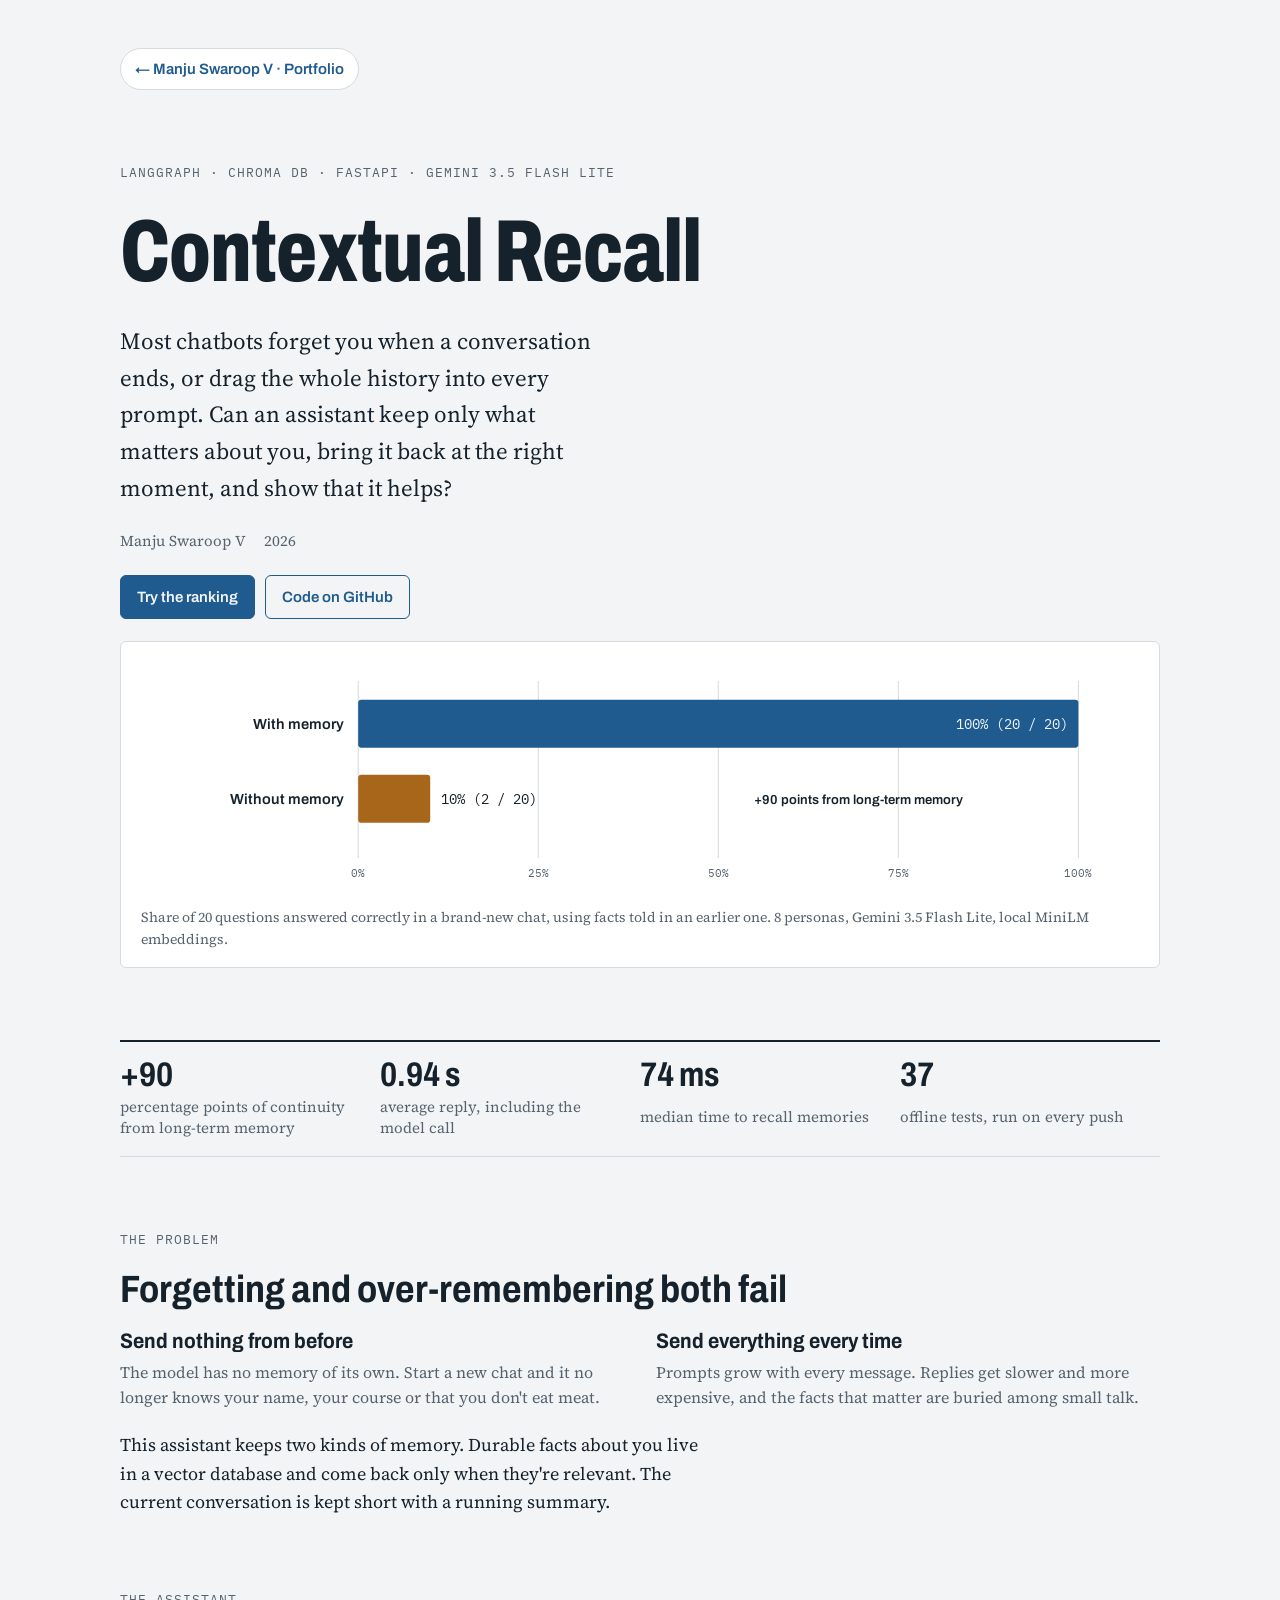
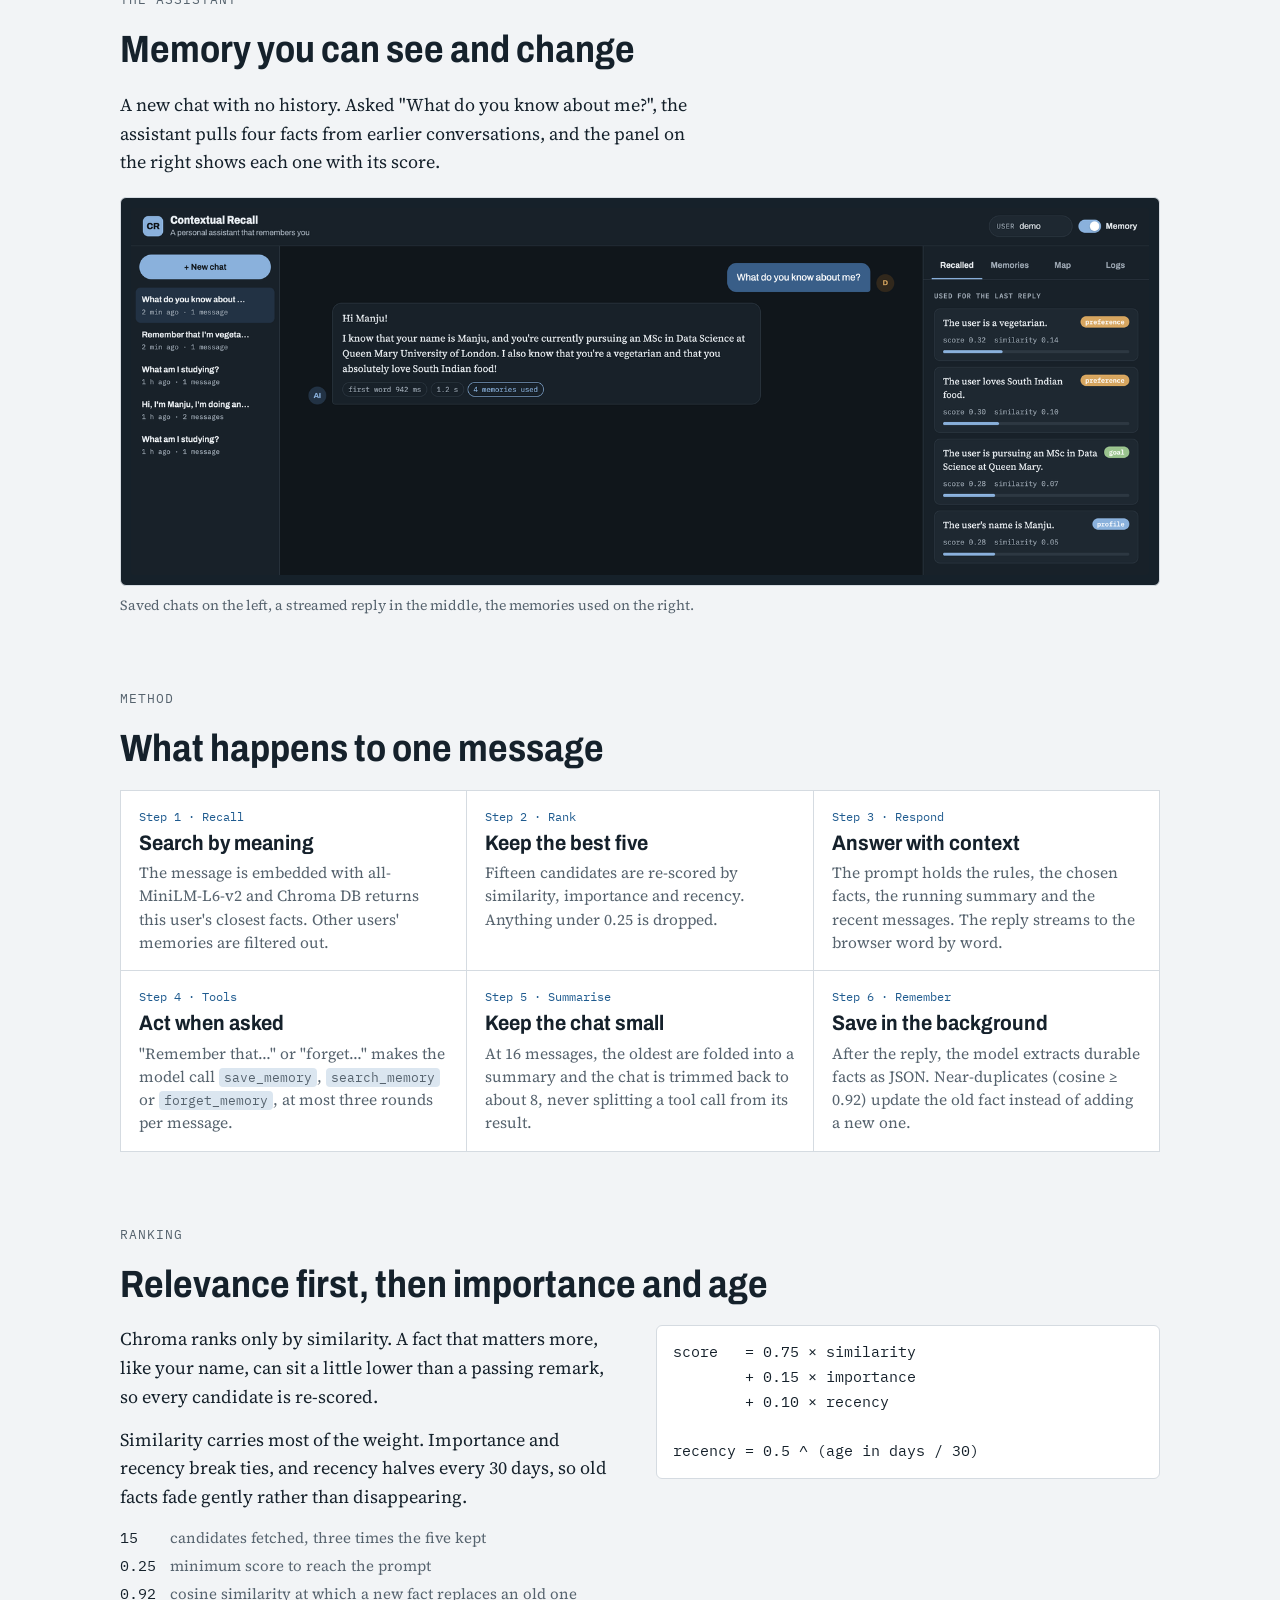
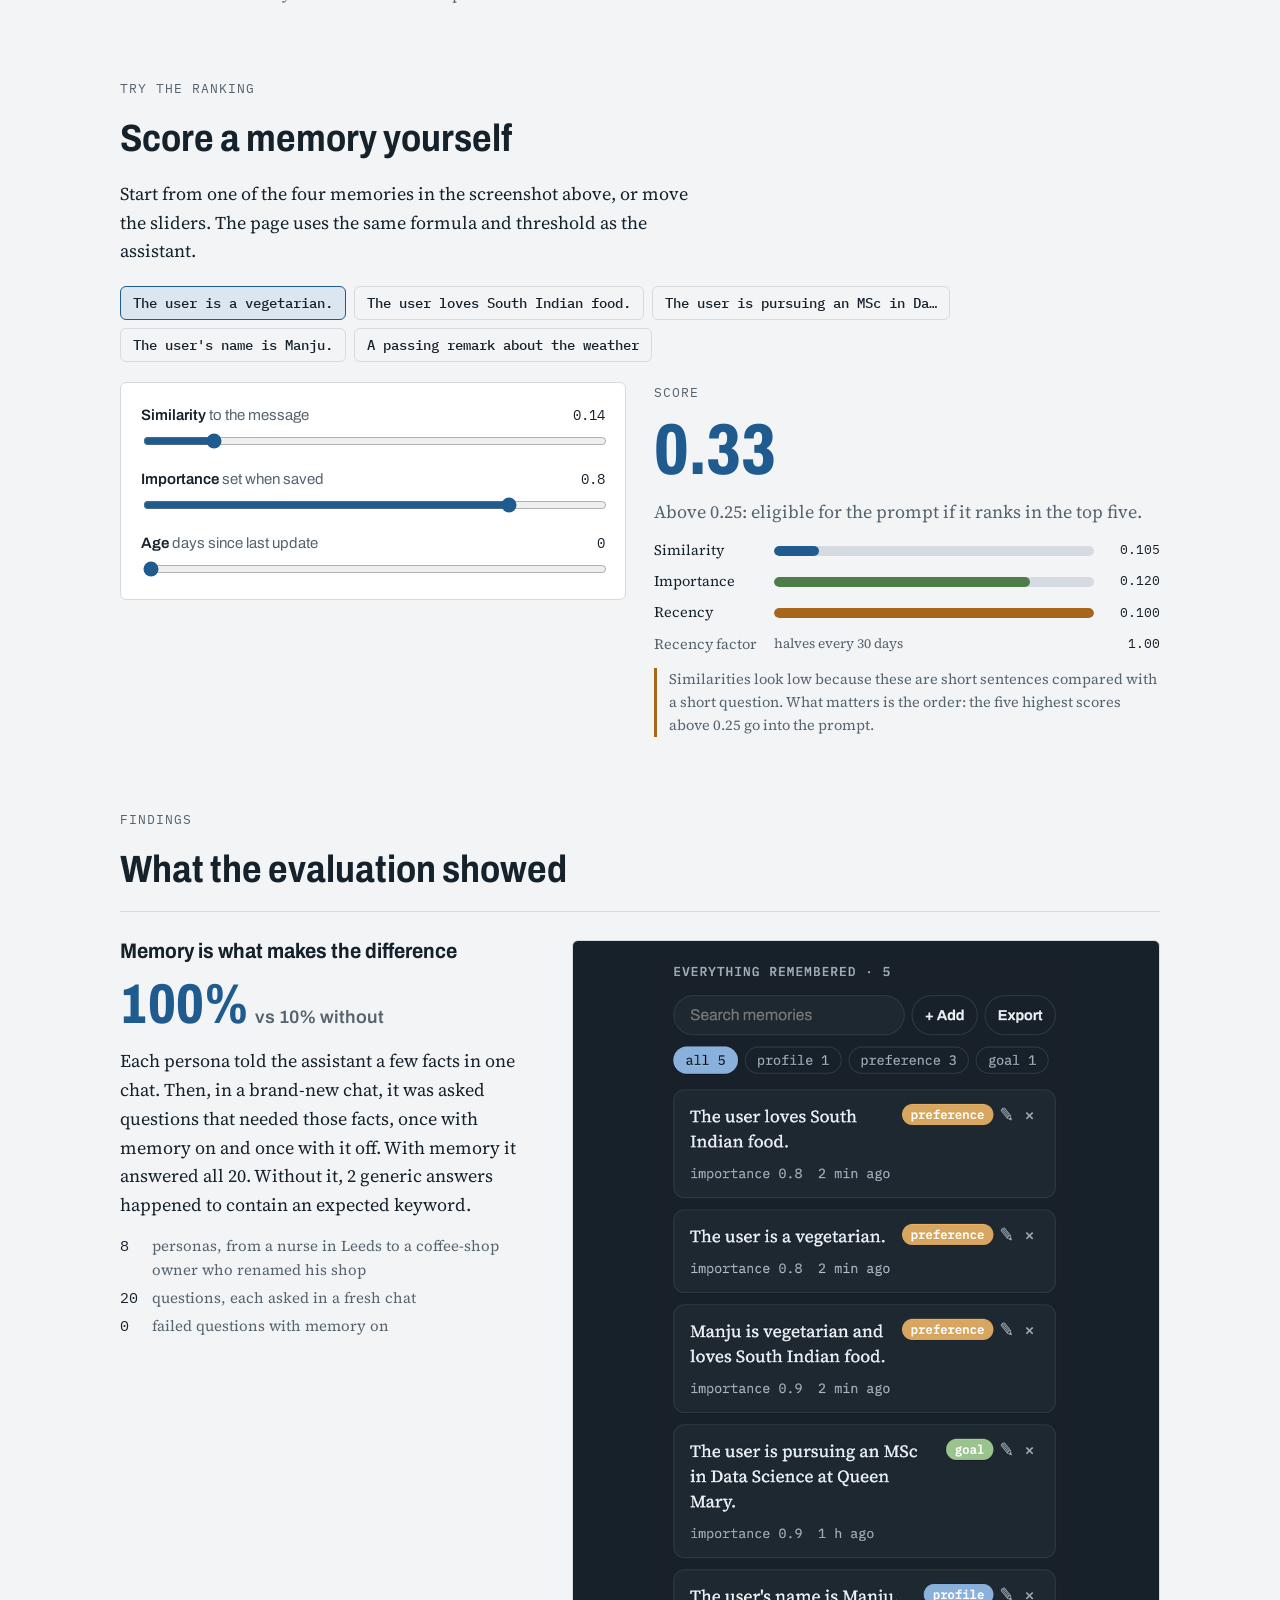
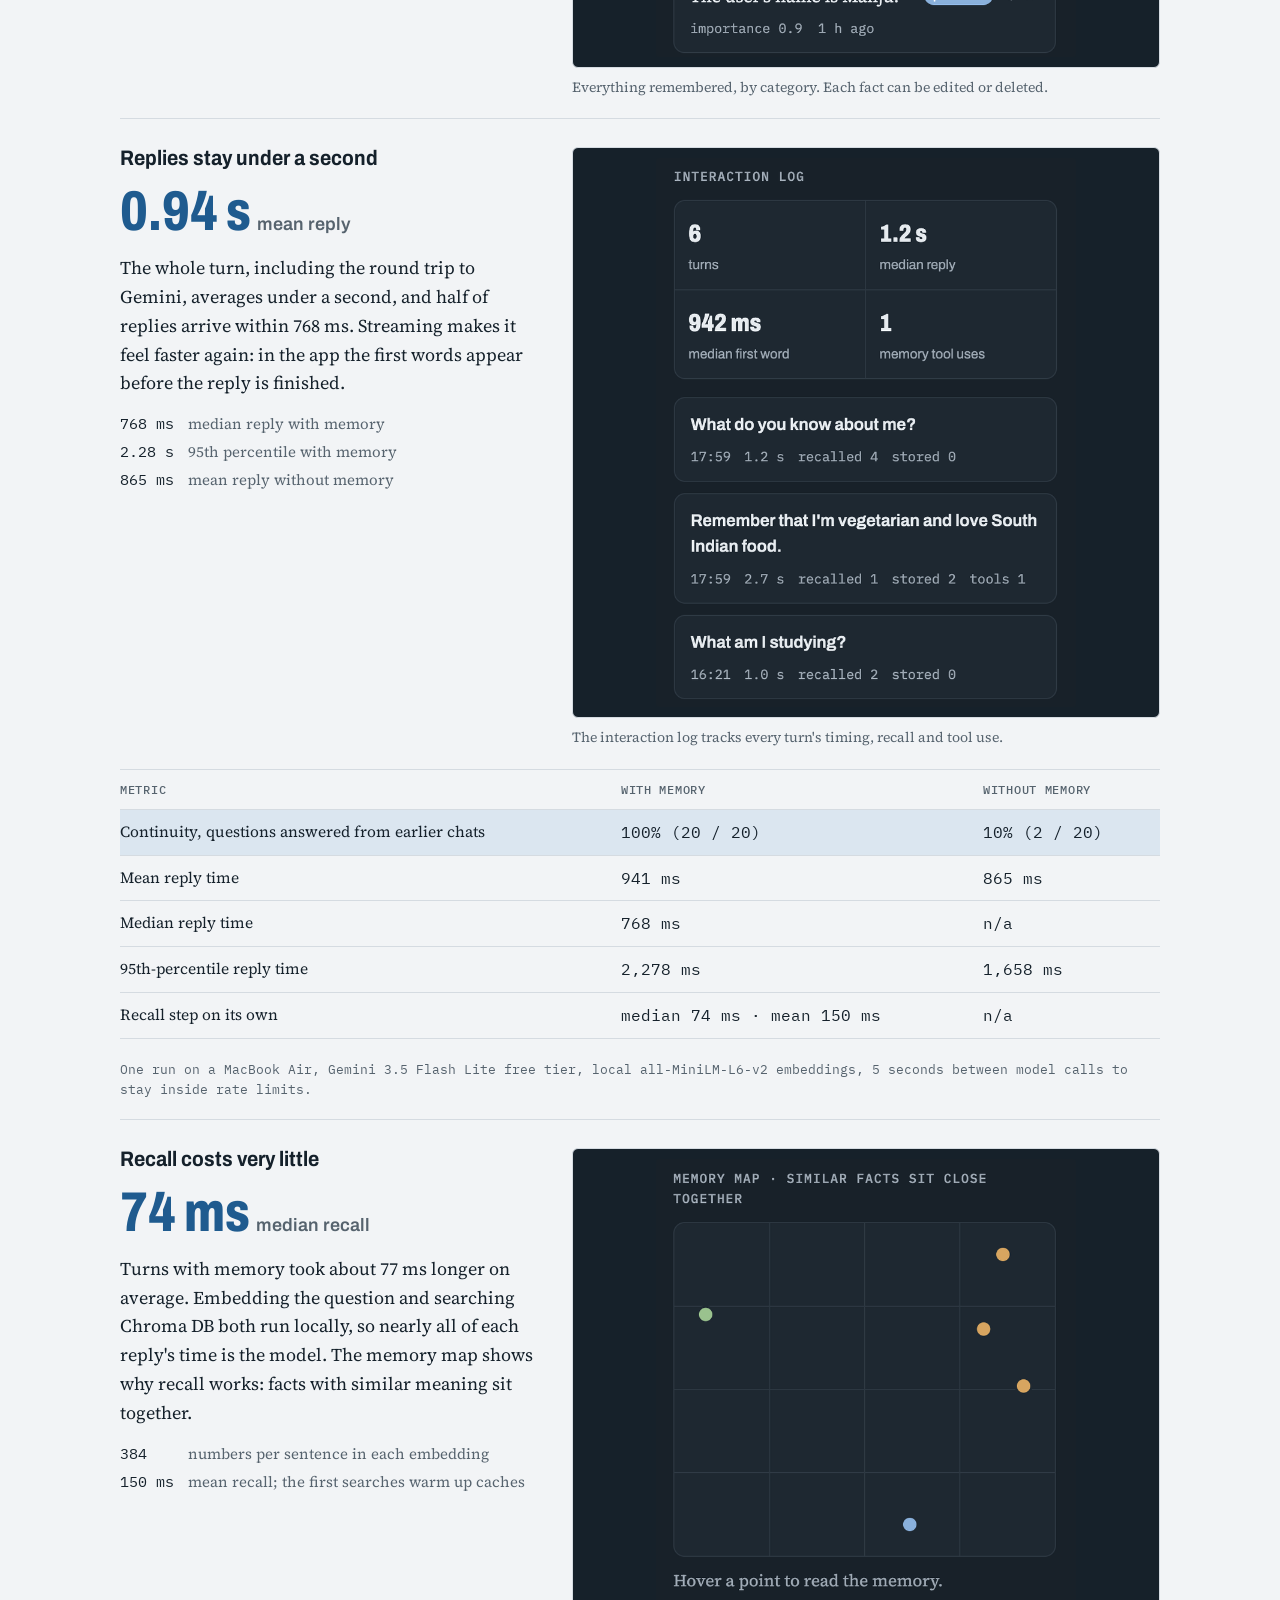
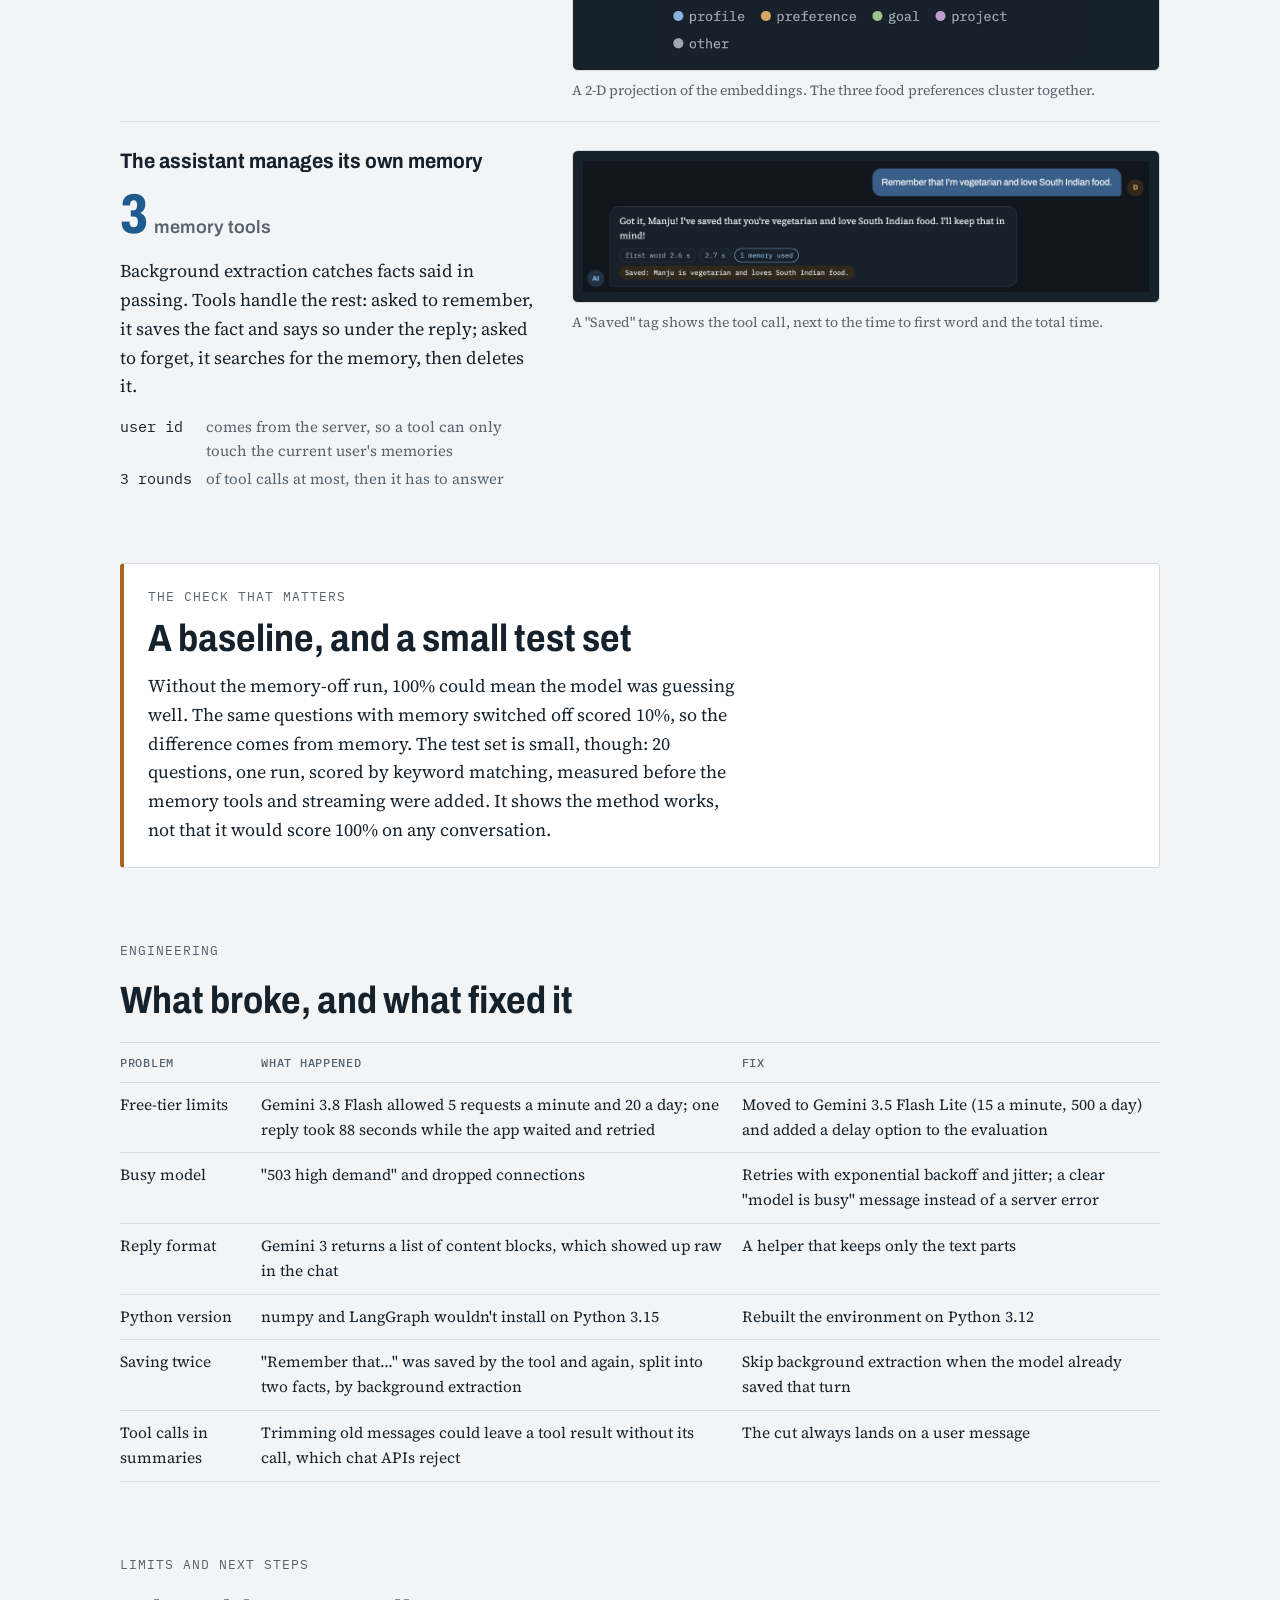
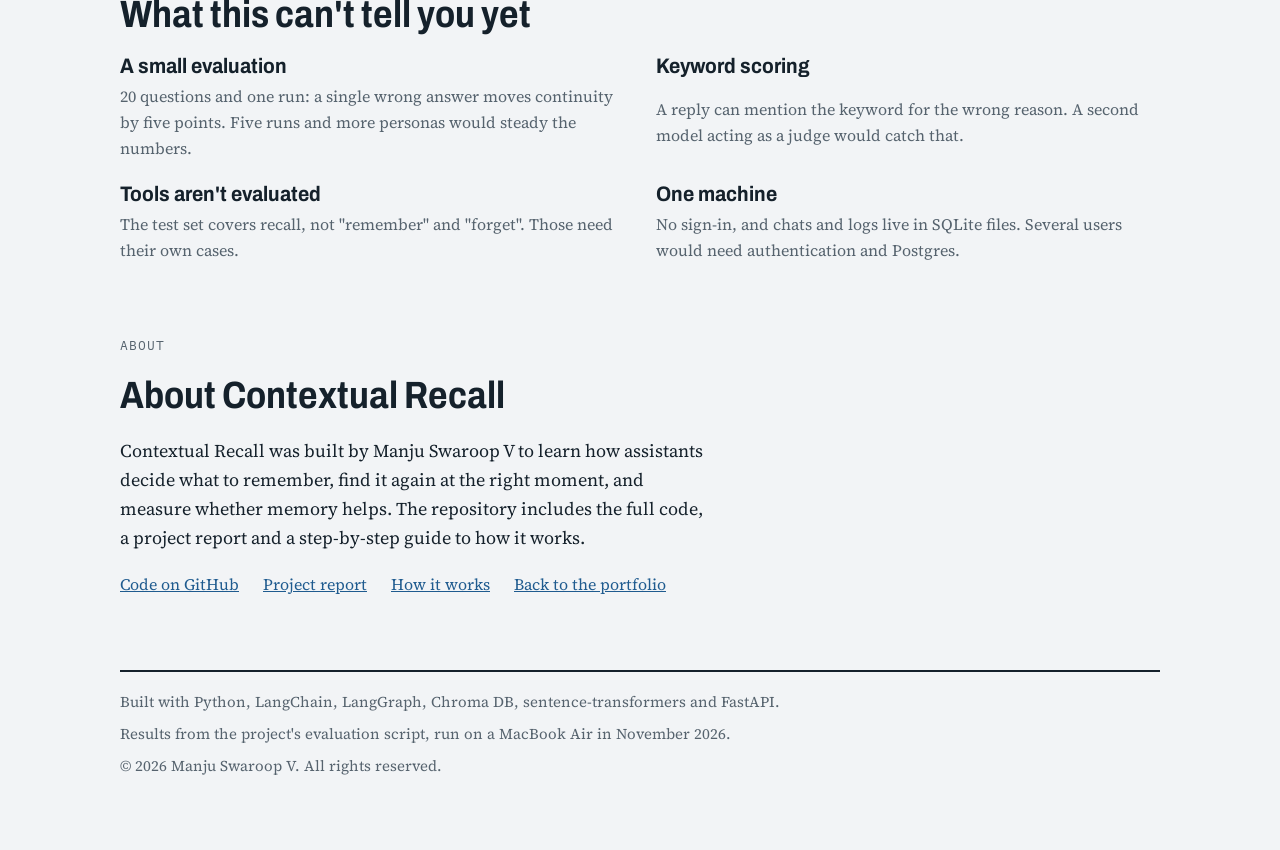
==== contextual-recall/index.html @ ffa14b00 "Add Contextual Recall project and case study" ====
<!doctype html>
<html lang="en-GB">
<head>
<meta charset="utf-8">
<meta name="viewport" content="width=device-width, initial-scale=1, viewport-fit=cover">
<title>Contextual Recall · Manju Swaroop V</title>
<meta name="description" content="Contextual Recall: an AI assistant with long-term memory, built with LangGraph, Chroma DB and FastAPI by Manju Swaroop V. 100% of questions answered from earlier chats vs 10% without memory.">
<meta name="author" content="Manju Swaroop V">
<link rel="canonical" href="https://manjuv03.github.io/contextual-recall/">
<meta property="og:type" content="article">
<meta property="og:title" content="Contextual Recall · An AI assistant with long-term memory">
<meta property="og:description" content="Can an assistant keep only what matters about you and bring it back at the right moment? A LangGraph and Chroma DB project by Manju Swaroop V.">
<meta property="og:url" content="https://manjuv03.github.io/contextual-recall/">
<meta property="og:image" content="https://manjuv03.github.io/assets/og-card.jpg">
<meta name="twitter:card" content="summary_large_image">
<link rel="icon" href="../favicon.svg" type="image/svg+xml">
<style>:root{color-scheme:light;box-sizing:border-box;padding-top:env(safe-area-inset-top,0px);padding-bottom:env(safe-area-inset-bottom,0px)}html{scroll-padding-top:env(safe-area-inset-top,0px)}body{margin:0;padding:0;font:14px -apple-system,BlinkMacSystemFont,sans-serif;background:#fff;color:#000}img{max-width:100%}[hidden]:not([hidden=until-found i]){display:none!important}</style>
<link rel="preconnect" href="https://fonts.googleapis.com">
<link rel="preconnect" href="https://fonts.gstatic.com" crossorigin>
<link rel="stylesheet" href="https://fonts.googleapis.com/css2?family=Archivo:wdth,wght@62..125,400..800&family=Source+Serif+4:opsz,wght@8..60,400;8..60,600&family=IBM+Plex+Mono:wght@400;500&display=swap">
<title>Contextual Recall</title>
<style>
/* Layout: the same single reading column as the NutriMort case study, with wide plates for screenshots; the hero is a real chart of the outcome. */
:root{
  --bg:#f2f4f6; --surface:#ffffff; --ink:#15212b; --muted:#56636e; --rule:#d5dbe1;
  --accent:#1f5b8f; --accent-soft:#dbe6f0; --warm:#a8661a; --plate:#16212a; --c3:#4f7d4a; --c4:#7a4f8f;
  --display:"Archivo","Helvetica Neue",Arial,sans-serif;
  --body:"Source Serif 4",Georgia,"Times New Roman",serif;
  --mono:"IBM Plex Mono",ui-monospace,Menlo,Consolas,monospace;
}
@media (prefers-color-scheme:dark){:root:not([data-theme="light"]){
  --bg:#0f161c; --surface:#16212a; --ink:#e6ecf1; --muted:#9aa8b4; --rule:#2a3843;
  --accent:#7fb2e0; --accent-soft:#1d3346; --warm:#e0a352; --plate:#0f161c; --c3:#8fc488; --c4:#c39ad6; color-scheme:dark}}
:root[data-theme="dark"]{
  --bg:#0f161c; --surface:#16212a; --ink:#e6ecf1; --muted:#9aa8b4; --rule:#2a3843;
  --accent:#7fb2e0; --accent-soft:#1d3346; --warm:#e0a352; --plate:#0f161c; --c3:#8fc488; --c4:#c39ad6; color-scheme:dark}

body{background:var(--bg);color:var(--ink);font-family:var(--body);font-size:18px;line-height:1.6;
  padding-left:max(16px,env(safe-area-inset-left,0px));padding-right:max(16px,env(safe-area-inset-right,0px))}
.wrap{max-width:1040px;margin:0 auto;display:grid;gap:72px;padding-block:48px 72px}
.col{max-width:66ch}
h1,h2,h3{font-family:var(--display);text-wrap:balance;margin:0;line-height:1.1}
h1{font-size:clamp(44px,8vw,88px);font-weight:800;font-stretch:72%;letter-spacing:-.01em}
h2{font-size:clamp(28px,4vw,38px);font-weight:700;font-stretch:85%}
h3{font-size:21px;font-weight:700;font-stretch:90%}
p{margin:0}
.label{font-family:var(--mono);font-size:12.5px;letter-spacing:.08em;text-transform:uppercase;color:var(--muted)}
.num{font-family:var(--mono);font-variant-numeric:tabular-nums}
a{color:var(--accent)}
a:focus-visible{outline:2px solid var(--accent);outline-offset:2px}
section{display:grid;gap:20px}
.wrap>*,section>*,.hero>*{min-width:0}
code{font-family:var(--mono);font-size:.84em;background:var(--accent-soft);padding:1px 5px;border-radius:4px}

/* hero */
.hero{display:grid;gap:22px}
.hero .lede{font-size:clamp(19px,2.2vw,23px);max-width:44ch;color:var(--ink)}
.byline{display:flex;flex-wrap:wrap;gap:6px 18px;color:var(--muted);font-size:15px}
.chart{background:var(--surface);border:1px solid var(--rule);border-radius:6px;padding:18px 18px 8px;overflow-x:auto}
.chart svg{display:block;width:100%;min-width:560px;height:auto}
.chart .cap{font-size:14px;color:var(--muted);padding:6px 2px 8px}
.axis text{font-family:var(--mono);font-size:11px;fill:var(--muted)}
.axis line{stroke:var(--rule)}
.blab{font-family:var(--display);font-size:14px;font-weight:600;fill:var(--ink)}
.bval{font-family:var(--mono);font-size:13px;fill:var(--ink)}
.mark text{font-family:var(--display);font-size:12.5px;font-weight:600;fill:var(--ink)}
.mark line{stroke:var(--warm);stroke-dasharray:3 3;stroke-width:1.4}

/* facts strip */
.facts{display:grid;grid-template-columns:repeat(auto-fit,minmax(180px,1fr));gap:0;border-top:2px solid var(--ink);border-bottom:1px solid var(--rule)}
.fact{padding:16px 16px 18px 0;display:grid;gap:4px}
.fact b{font-family:var(--display);font-size:34px;font-weight:700;font-stretch:80%;line-height:1}
.fact span{font-size:15px;color:var(--muted);line-height:1.4}

/* tables */
.tbl{overflow-x:auto;border-top:1px solid var(--rule)}
table{border-collapse:collapse;width:100%;min-width:560px;font-size:15.5px}
th,td{text-align:left;padding:10px 14px 10px 0;border-bottom:1px solid var(--rule);vertical-align:top}
th{font-family:var(--mono);font-size:12px;letter-spacing:.06em;text-transform:uppercase;color:var(--muted);font-weight:500}
td.n{font-family:var(--mono);font-variant-numeric:tabular-nums;white-space:nowrap}
tr.on td{background:var(--accent-soft)}

/* pipeline (a real sequence) */
.pipe{list-style:none;margin:0;padding:0;display:grid;grid-template-columns:repeat(3,minmax(0,1fr));gap:1px;background:var(--rule);border:1px solid var(--rule)}
.pipe li{background:var(--surface);padding:16px 18px;display:grid;gap:6px;align-content:start}
.pipe .step{font-family:var(--mono);font-size:12px;color:var(--accent)}
.pipe p{font-size:15.5px;line-height:1.5;color:var(--muted)}

/* findings */
.finding{display:grid;grid-template-columns:minmax(0,5fr) minmax(0,7fr);gap:32px;align-items:start;padding-top:28px;border-top:1px solid var(--rule)}
.finding .txt{display:grid;gap:14px;min-width:0}
.big{font-family:var(--display);font-weight:800;font-stretch:75%;font-size:56px;line-height:1;color:var(--accent)}
.big small{font-size:18px;font-weight:600;font-stretch:100%;color:var(--muted);margin-left:6px}
figure{margin:0;display:grid;gap:8px;min-width:0}
figure .plate{background:var(--plate);border:1px solid var(--rule);border-radius:6px;padding:10px}
figure img{display:block;width:100%;height:auto;border-radius:3px}
figure.narrow img{max-width:360px;margin:0 auto}
figcaption{font-size:14px;color:var(--muted)}
.stats{display:grid;grid-template-columns:auto 1fr;gap:4px 14px;font-size:15px;margin:0}
.stats dt{font-family:var(--mono);font-variant-numeric:tabular-nums;color:var(--ink)}
.stats dd{margin:0;color:var(--muted)}
.two{display:grid;grid-template-columns:minmax(0,1fr) minmax(0,1fr);gap:32px;align-items:start}
.three{display:grid;grid-template-columns:repeat(3,minmax(0,1fr));gap:24px;align-items:start}

/* caveat */
.caveat{background:var(--surface);border:1px solid var(--rule);border-left:4px solid var(--warm);border-radius:4px;padding:22px 24px;display:grid;gap:12px}
.limits{display:grid;grid-template-columns:repeat(2,minmax(0,1fr));gap:22px 32px}
.limits div{display:grid;gap:6px}
.limits p{font-size:16px;color:var(--muted)}
.links{display:flex;flex-wrap:wrap;gap:10px 24px;font-size:16px}

/* score lab */
.jump{display:flex;flex-wrap:wrap;gap:10px}
.jump a,.presets button{font-family:var(--display);font-weight:600;font-size:15px;padding:9px 16px;border-radius:6px;border:1px solid var(--accent);color:var(--accent);background:transparent;text-decoration:none;cursor:pointer}
.jump a:first-child{background:var(--accent);color:var(--bg)}
.presets{display:flex;flex-wrap:wrap;gap:8px}
.presets button{font-family:var(--mono);font-weight:500;font-size:13.5px;padding:7px 12px;border-color:var(--rule);color:var(--ink)}
.presets button:hover,.presets button[aria-pressed="true"]{border-color:var(--accent)}
.presets button[aria-pressed="true"]{background:var(--accent-soft)}
button:focus-visible,input:focus-visible{outline:2px solid var(--accent);outline-offset:2px}
.lab2{display:grid;grid-template-columns:minmax(0,1fr) minmax(0,1fr);gap:28px;align-items:start}
.sliders{display:grid;gap:16px;background:var(--surface);border:1px solid var(--rule);border-radius:6px;padding:20px}
.srow{display:grid;grid-template-columns:1fr auto;gap:4px 12px;align-items:baseline}
.srow label{font-family:var(--display);font-weight:600;font-size:15px}
.srow .unit{color:var(--muted);font-weight:400}
.srow output{font-family:var(--mono);font-size:14px}
.srow input{grid-column:1/-1;width:100%;accent-color:var(--accent)}
.result{display:grid;gap:12px;min-width:0}
.verdict{font-family:var(--display);font-weight:800;font-stretch:72%;font-size:72px;line-height:1;font-variant-numeric:tabular-nums}
.verdict.is-in{color:var(--accent)}.verdict.is-out{color:var(--warm)}
.muted{color:var(--muted)}
.note{font-size:14.5px;color:var(--muted);border-left:3px solid var(--warm);padding-left:12px}
.parts{display:grid;gap:8px}
.part{display:grid;grid-template-columns:110px minmax(0,1fr) 56px;gap:10px;align-items:center;font-size:14.5px}
.part .track{height:10px;background:var(--rule);border-radius:5px;overflow:hidden}
.part .track i{display:block;height:100%;border-radius:5px}
.part .v{font-family:var(--mono);font-size:13px;text-align:right}
.formula{font-family:var(--mono);font-size:14.5px;background:var(--surface);border:1px solid var(--rule);border-radius:6px;padding:14px 16px;overflow-x:auto;white-space:pre;line-height:1.7}
footer{border-top:2px solid var(--ink);padding-top:18px;display:grid;gap:8px;font-size:15px;color:var(--muted)}

@media (max-width:760px){
  .pipe,.limits,.two,.lab2,.three{grid-template-columns:1fr}
  .verdict{font-size:56px}
  .finding{grid-template-columns:1fr;gap:18px}
  body{font-size:17px}
}

.back{display:inline-flex;align-items:center;gap:8px;font-family:var(--display);font-weight:600;font-size:15px;text-decoration:none;color:var(--accent);
  padding:8px 14px;border:1px solid var(--rule);border-radius:999px;background:var(--surface);width:fit-content}
.back:hover{border-color:var(--accent)}
</style>
</head>
<body>

<div class="wrap">
<a class="back" href="../">&larr; Manju Swaroop V &middot; Portfolio</a>

<header class="hero">
  <div class="label">LangGraph · Chroma DB · FastAPI · Gemini 3.5 Flash Lite</div>
  <h1>Contextual Recall</h1>
  <p class="lede">Most chatbots forget you when a conversation ends, or drag the whole history into every prompt. Can an assistant keep only what matters about you, bring it back at the right moment, and show that it helps?</p>
  <div class="byline"><span>Manju Swaroop V</span><span>2026</span></div>
  <nav class="jump" aria-label="Explore"><a href="#score">Try the ranking</a><a href="https://github.com/manjuv03/Personalized-AI-Assistant-with-Contextual-Recall" target="_blank" rel="noopener">Code on GitHub</a></nav>

  <div class="chart" role="img" aria-label="Bar chart: with long-term memory the assistant answered 100 percent of 20 questions from earlier conversations; without it, 10 percent.">
    <svg id="hero" viewBox="0 0 960 230" preserveAspectRatio="xMidYMid meet"></svg>
    <div class="cap">Share of 20 questions answered correctly in a brand-new chat, using facts told in an earlier one. 8 personas, Gemini 3.5 Flash Lite, local MiniLM embeddings.</div>
  </div>
</header>

<div class="facts">
  <div class="fact"><b class="num">+90</b><span>percentage points of continuity from long-term memory</span></div>
  <div class="fact"><b class="num">0.94 s</b><span>average reply, including the model call</span></div>
  <div class="fact"><b class="num">74 ms</b><span>median time to recall memories</span></div>
  <div class="fact"><b class="num">37</b><span>offline tests, run on every push</span></div>
</div>

<section>
  <div class="label">The problem</div>
  <h2>Forgetting and over-remembering both fail</h2>
  <div class="limits">
    <div><h3>Send nothing from before</h3><p>The model has no memory of its own. Start a new chat and it no longer knows your name, your course or that you don't eat meat.</p></div>
    <div><h3>Send everything every time</h3><p>Prompts grow with every message. Replies get slower and more expensive, and the facts that matter are buried among small talk.</p></div>
  </div>
  <p class="col">This assistant keeps two kinds of memory. Durable facts about you live in a vector database and come back only when they're relevant. The current conversation is kept short with a running summary.</p>
</section>

<section>
  <div class="label">The assistant</div>
  <h2>Memory you can see and change</h2>
  <p class="col">A new chat with no history. Asked "What do you know about me?", the assistant pulls four facts from earlier conversations, and the panel on the right shows each one with its score.</p>
  <figure>
    <div class="plate"><img src="shots/app-overview.png" alt="The assistant answering 'What do you know about me?' in a new chat. The right-hand panel lists the four memories it used: vegetarian, loves South Indian food, MSc in Data Science at Queen Mary, and the user's name, each with a score." loading="lazy"></div>
    <figcaption>Saved chats on the left, a streamed reply in the middle, the memories used on the right.</figcaption>
  </figure>
</section>

<section>
  <div class="label">Method</div>
  <h2>What happens to one message</h2>
  <ol class="pipe">
    <li><span class="step">Step 1 · Recall</span><h3>Search by meaning</h3><p>The message is embedded with all-MiniLM-L6-v2 and Chroma DB returns this user's closest facts. Other users' memories are filtered out.</p></li>
    <li><span class="step">Step 2 · Rank</span><h3>Keep the best five</h3><p>Fifteen candidates are re-scored by similarity, importance and recency. Anything under 0.25 is dropped.</p></li>
    <li><span class="step">Step 3 · Respond</span><h3>Answer with context</h3><p>The prompt holds the rules, the chosen facts, the running summary and the recent messages. The reply streams to the browser word by word.</p></li>
    <li><span class="step">Step 4 · Tools</span><h3>Act when asked</h3><p>"Remember that…" or "forget…" makes the model call <code>save_memory</code>, <code>search_memory</code> or <code>forget_memory</code>, at most three rounds per message.</p></li>
    <li><span class="step">Step 5 · Summarise</span><h3>Keep the chat small</h3><p>At 16 messages, the oldest are folded into a summary and the chat is trimmed back to about 8, never splitting a tool call from its result.</p></li>
    <li><span class="step">Step 6 · Remember</span><h3>Save in the background</h3><p>After the reply, the model extracts durable facts as JSON. Near-duplicates (cosine ≥ 0.92) update the old fact instead of adding a new one.</p></li>
  </ol>
</section>

<section>
  <div class="label">Ranking</div>
  <h2>Relevance first, then importance and age</h2>
  <div class="two">
    <div style="display:grid;gap:14px">
      <p>Chroma ranks only by similarity. A fact that matters more, like your name, can sit a little lower than a passing remark, so every candidate is re-scored.</p>
      <p>Similarity carries most of the weight. Importance and recency break ties, and recency halves every 30 days, so old facts fade gently rather than disappearing.</p>
      <dl class="stats">
        <dt>15</dt><dd>candidates fetched, three times the five kept</dd>
        <dt>0.25</dt><dd>minimum score to reach the prompt</dd>
        <dt>0.92</dt><dd>cosine similarity at which a new fact replaces an old one</dd>
      </dl>
    </div>
    <div class="formula">score   = 0.75 × similarity
        + 0.15 × importance
        + 0.10 × recency

recency = 0.5 ^ (age in days / 30)</div>
  </div>
</section>

<section id="score">
  <div class="label">Try the ranking</div>
  <h2>Score a memory yourself</h2>
  <p class="col">Start from one of the four memories in the screenshot above, or move the sliders. The page uses the same formula and threshold as the assistant.</p>
  <div class="presets" id="presets" role="group" aria-label="Start from a memory in the app"></div>
  <div class="lab2">
    <form class="sliders" id="sliders" onsubmit="return false">
      <div class="srow"><label for="s-sim">Similarity <span class="unit">to the message</span></label><output id="o-sim" for="s-sim">0.14</output><input id="s-sim" type="range" min="0" max="1" step="0.01" value="0.14"></div>
      <div class="srow"><label for="s-imp">Importance <span class="unit">set when saved</span></label><output id="o-imp" for="s-imp">0.8</output><input id="s-imp" type="range" min="0" max="1" step="0.1" value="0.8"></div>
      <div class="srow"><label for="s-age">Age <span class="unit">days since last update</span></label><output id="o-age" for="s-age">0</output><input id="s-age" type="range" min="0" max="180" step="1" value="0"></div>
    </form>
    <div class="result" aria-live="polite">
      <div class="label">Score</div>
      <div class="verdict is-in" id="verdict">0.33</div>
      <p id="status" class="muted"></p>
      <div class="parts" id="parts"></div>
      <p class="note">Similarities look low because these are short sentences compared with a short question. What matters is the order: the five highest scores above 0.25 go into the prompt.</p>
    </div>
  </div>
</section>

<section>
  <div class="label">Findings</div>
  <h2>What the evaluation showed</h2>

  <article class="finding">
    <div class="txt">
      <h3>Memory is what makes the difference</h3>
      <div class="big num">100%<small>vs 10% without</small></div>
      <p>Each persona told the assistant a few facts in one chat. Then, in a brand-new chat, it was asked questions that needed those facts, once with memory on and once with it off. With memory it answered all 20. Without it, 2 generic answers happened to contain an expected keyword.</p>
      <dl class="stats">
        <dt>8</dt><dd>personas, from a nurse in Leeds to a coffee-shop owner who renamed his shop</dd>
        <dt>20</dt><dd>questions, each asked in a fresh chat</dd>
        <dt>0</dt><dd>failed questions with memory on</dd>
      </dl>
    </div>
    <figure>
      <div class="plate"><img src="shots/memories.png" alt="Memories panel listing five facts with category tags (preference, goal, profile), search, filters, add, edit and delete controls." loading="lazy" style="max-width:420px;margin:0 auto"></div>
      <figcaption>Everything remembered, by category. Each fact can be edited or deleted.</figcaption>
    </figure>
  </article>

  <article class="finding">
    <div class="txt">
      <h3>Replies stay under a second</h3>
      <div class="big num">0.94 s<small>mean reply</small></div>
      <p>The whole turn, including the round trip to Gemini, averages under a second, and half of replies arrive within 768 ms. Streaming makes it feel faster again: in the app the first words appear before the reply is finished.</p>
      <dl class="stats">
        <dt>768 ms</dt><dd>median reply with memory</dd>
        <dt>2.28 s</dt><dd>95th percentile with memory</dd>
        <dt>865 ms</dt><dd>mean reply without memory</dd>
      </dl>
    </div>
    <figure>
      <div class="plate"><img src="shots/logs.png" alt="Logs panel: 6 turns, median reply 1.2 seconds, median first word 942 milliseconds, 1 memory tool use, followed by individual turns with timings." loading="lazy" style="max-width:420px;margin:0 auto"></div>
      <figcaption>The interaction log tracks every turn's timing, recall and tool use.</figcaption>
    </figure>
  </article>

  <div class="tbl">
    <table>
      <thead><tr><th>Metric</th><th>With memory</th><th>Without memory</th></tr></thead>
      <tbody>
        <tr class="on"><td>Continuity, questions answered from earlier chats</td><td class="n">100% (20 / 20)</td><td class="n">10% (2 / 20)</td></tr>
        <tr><td>Mean reply time</td><td class="n">941 ms</td><td class="n">865 ms</td></tr>
        <tr><td>Median reply time</td><td class="n">768 ms</td><td class="n">n/a</td></tr>
        <tr><td>95th-percentile reply time</td><td class="n">2,278 ms</td><td class="n">1,658 ms</td></tr>
        <tr><td>Recall step on its own</td><td class="n">median 74 ms · mean 150 ms</td><td class="n">n/a</td></tr>
      </tbody>
    </table>
  </div>
  <p class="label" style="text-transform:none;letter-spacing:0">One run on a MacBook Air, Gemini 3.5 Flash Lite free tier, local all-MiniLM-L6-v2 embeddings, 5 seconds between model calls to stay inside rate limits.</p>

  <article class="finding">
    <div class="txt">
      <h3>Recall costs very little</h3>
      <div class="big num">74 ms<small>median recall</small></div>
      <p>Turns with memory took about 77 ms longer on average. Embedding the question and searching Chroma DB both run locally, so nearly all of each reply's time is the model. The memory map shows why recall works: facts with similar meaning sit together.</p>
      <dl class="stats">
        <dt>384</dt><dd>numbers per sentence in each embedding</dd>
        <dt>150 ms</dt><dd>mean recall; the first searches warm up caches</dd>
      </dl>
    </div>
    <figure>
      <div class="plate"><img src="shots/memory-map.png" alt="Memory map: three orange preference points about food cluster on the right, the green MSc goal sits apart on the left and the blue name point at the bottom." loading="lazy" style="max-width:420px;margin:0 auto"></div>
      <figcaption>A 2-D projection of the embeddings. The three food preferences cluster together.</figcaption>
    </figure>
  </article>

  <article class="finding">
    <div class="txt">
      <h3>The assistant manages its own memory</h3>
      <div class="big num">3<small>memory tools</small></div>
      <p>Background extraction catches facts said in passing. Tools handle the rest: asked to remember, it saves the fact and says so under the reply; asked to forget, it searches for the memory, then deletes it.</p>
      <dl class="stats">
        <dt>user id</dt><dd>comes from the server, so a tool can only touch the current user's memories</dd>
        <dt>3 rounds</dt><dd>of tool calls at most, then it has to answer</dd>
      </dl>
    </div>
    <figure>
      <div class="plate"><img src="shots/memory-tool.png" alt="Asked 'Remember that I'm vegetarian and love South Indian food', the assistant replies and a tag below says 'Saved: Manju is vegetarian and loves South Indian food.'" loading="lazy"></div>
      <figcaption>A "Saved" tag shows the tool call, next to the time to first word and the total time.</figcaption>
    </figure>
  </article>
</section>

<section class="caveat">
  <div class="label">The check that matters</div>
  <h2>A baseline, and a small test set</h2>
  <p class="col">Without the memory-off run, 100% could mean the model was guessing well. The same questions with memory switched off scored 10%, so the difference comes from memory. The test set is small, though: 20 questions, one run, scored by keyword matching, measured before the memory tools and streaming were added. It shows the method works, not that it would score 100% on any conversation.</p>
</section>

<section>
  <div class="label">Engineering</div>
  <h2>What broke, and what fixed it</h2>
  <div class="tbl">
    <table>
      <thead><tr><th>Problem</th><th>What happened</th><th>Fix</th></tr></thead>
      <tbody>
        <tr><td>Free-tier limits</td><td>Gemini 3.8 Flash allowed 5 requests a minute and 20 a day; one reply took 88 seconds while the app waited and retried</td><td>Moved to Gemini 3.5 Flash Lite (15 a minute, 500 a day) and added a delay option to the evaluation</td></tr>
        <tr><td>Busy model</td><td>"503 high demand" and dropped connections</td><td>Retries with exponential backoff and jitter; a clear "model is busy" message instead of a server error</td></tr>
        <tr><td>Reply format</td><td>Gemini 3 returns a list of content blocks, which showed up raw in the chat</td><td>A helper that keeps only the text parts</td></tr>
        <tr><td>Python version</td><td>numpy and LangGraph wouldn't install on Python 3.15</td><td>Rebuilt the environment on Python 3.12</td></tr>
        <tr><td>Saving twice</td><td>"Remember that…" was saved by the tool and again, split into two facts, by background extraction</td><td>Skip background extraction when the model already saved that turn</td></tr>
        <tr><td>Tool calls in summaries</td><td>Trimming old messages could leave a tool result without its call, which chat APIs reject</td><td>The cut always lands on a user message</td></tr>
      </tbody>
    </table>
  </div>
</section>

<section>
  <div class="label">Limits and next steps</div>
  <h2>What this can't tell you yet</h2>
  <div class="limits">
    <div><h3>A small evaluation</h3><p>20 questions and one run: a single wrong answer moves continuity by five points. Five runs and more personas would steady the numbers.</p></div>
    <div><h3>Keyword scoring</h3><p>A reply can mention the keyword for the wrong reason. A second model acting as a judge would catch that.</p></div>
    <div><h3>Tools aren't evaluated</h3><p>The test set covers recall, not "remember" and "forget". Those need their own cases.</p></div>
    <div><h3>One machine</h3><p>No sign-in, and chats and logs live in SQLite files. Several users would need authentication and Postgres.</p></div>
  </div>
</section>

<section>
  <div class="label">About</div>
  <h2>About Contextual Recall</h2>
  <p class="col">Contextual Recall was built by Manju Swaroop V to learn how assistants decide what to remember, find it again at the right moment, and measure whether memory helps. The repository includes the full code, a project report and a step-by-step guide to how it works.</p>
  <div class="links">
    <a href="https://github.com/manjuv03/Personalized-AI-Assistant-with-Contextual-Recall" target="_blank" rel="noopener">Code on GitHub</a>
    <a href="https://github.com/manjuv03/Personalized-AI-Assistant-with-Contextual-Recall/blob/main/PROJECT_REPORT.md" target="_blank" rel="noopener">Project report</a>
    <a href="https://github.com/manjuv03/Personalized-AI-Assistant-with-Contextual-Recall/blob/main/HOW_IT_WORKS.md" target="_blank" rel="noopener">How it works</a>
    <a href="../">Back to the portfolio</a>
  </div>
</section>

<footer>
  <span>Built with Python, LangChain, LangGraph, Chroma DB, sentence-transformers and FastAPI.</span>
  <span>Results from the project's evaluation script, run on a MacBook Air in November 2026.</span>
  <span>© 2026 Manju Swaroop V. All rights reserved.</span>
</footer>

</div>

<script>
(function(){
  // Hero: continuity with vs without memory, on a 0–100% scale.
  var ns="http://www.w3.org/2000/svg",svg=document.getElementById('hero');
  var W=960,L=210,R=60,T=20,B=40,H=230,bh=46;
  function X(v){return L+v/100*(W-L-R)}
  function el(n,a,p){var e=document.createElementNS(ns,n);for(var k in a)e.setAttribute(k,a[k]);(p||svg).appendChild(e);return e}
  var ax=el('g',{class:'axis'});
  [0,25,50,75,100].forEach(function(v){
    el('line',{x1:X(v),x2:X(v),y1:T,y2:H-B},ax);
    var t=el('text',{x:X(v),y:H-B+18,'text-anchor':'middle'},ax);t.textContent=v+'%';
  });
  var rows=[['With memory',100,'var(--accent)'],['Without memory',10,'var(--warm)']];
  rows.forEach(function(r,i){
    var y=T+18+i*(bh+26);
    var l=el('text',{class:'blab',x:L-14,y:y+bh/2+5,'text-anchor':'end'});l.textContent=r[0];
    el('rect',{x:X(0),y:y,width:X(r[1])-X(0),height:bh,rx:3,fill:r[2]});
    var v=el('text',{class:'bval',x:r[1]>90?X(r[1])-10:X(r[1])+10,y:y+bh/2+5,'text-anchor':r[1]>90?'end':'start',fill:r[1]>90?'var(--bg)':'var(--ink)'});
    v.textContent=r[1]+'%  ('+(r[1]/5)+' / 20)';
    if(r[1]>90)v.setAttribute('style','fill:var(--bg)');
  });
  var m=el('g',{class:'mark'});
  var t=el('text',{x:X(55),y:T+18+(bh+26)+bh/2+5,'text-anchor':'start'},m);t.textContent='+90 points from long-term memory';
})();

(function(){
  // Score lab: the same formula and threshold as app/memory/long_term.py.
  var P=[
    {k:'The user is a vegetarian.',sim:0.14,imp:0.8,age:0},
    {k:'The user loves South Indian food.',sim:0.10,imp:0.8,age:0},
    {k:'The user is pursuing an MSc in Data Science at Queen Mary.',sim:0.07,imp:0.9,age:0},
    {k:"The user's name is Manju.",sim:0.05,imp:0.9,age:0},
    {k:'A passing remark about the weather',sim:0.30,imp:0.2,age:90}
  ];
  var $=function(id){return document.getElementById(id)};
  var pre=$('presets');
  P.forEach(function(p,i){
    var b=document.createElement('button');b.type='button';b.textContent=p.k.length>34?p.k.slice(0,33)+'…':p.k;b.title=p.k;
    b.setAttribute('aria-pressed',i===0?'true':'false');
    b.addEventListener('click',function(){
      $('s-sim').value=p.sim;$('s-imp').value=p.imp;$('s-age').value=p.age;
      [].forEach.call(pre.children,function(c,j){c.setAttribute('aria-pressed',j===i?'true':'false')});
      draw();
    });
    pre.appendChild(b);
  });
  function draw(){
    var sim=+$('s-sim').value,imp=+$('s-imp').value,age=+$('s-age').value;
    var rec=Math.pow(0.5,age/30);
    var parts=[['Similarity',0.75*sim,0.75,'var(--accent)'],['Importance',0.15*imp,0.15,'var(--c3)'],['Recency',0.10*rec,0.10,'var(--warm)']];
    var score=parts.reduce(function(s,p){return s+p[1]},0);
    $('o-sim').textContent=sim.toFixed(2);$('o-imp').textContent=imp.toFixed(1);$('o-age').textContent=age;
    var v=$('verdict');v.textContent=score.toFixed(2);v.className='verdict '+(score>=0.25?'is-in':'is-out');
    $('status').textContent=score>=0.25?'Above 0.25: eligible for the prompt if it ranks in the top five.':'Below 0.25: dropped before the prompt.';
    $('parts').innerHTML=parts.map(function(p){
      return '<div class="part"><span>'+p[0]+'</span><span class="track"><i style="width:'+(p[1]/p[2]*100).toFixed(1)+'%;background:'+p[3]+'"></i></span><span class="v">'+p[1].toFixed(3)+'</span></div>';
    }).join('')+'<div class="part"><span class="muted">Recency factor</span><span class="muted" style="font-size:13.5px">halves every 30 days</span><span class="v">'+rec.toFixed(2)+'</span></div>';
  }
  ['s-sim','s-imp','s-age'].forEach(function(id){
    $(id).addEventListener('input',function(){[].forEach.call(pre.children,function(c){c.setAttribute('aria-pressed','false')});draw()});
  });
  draw();
})();
</script>

</body>
</html>
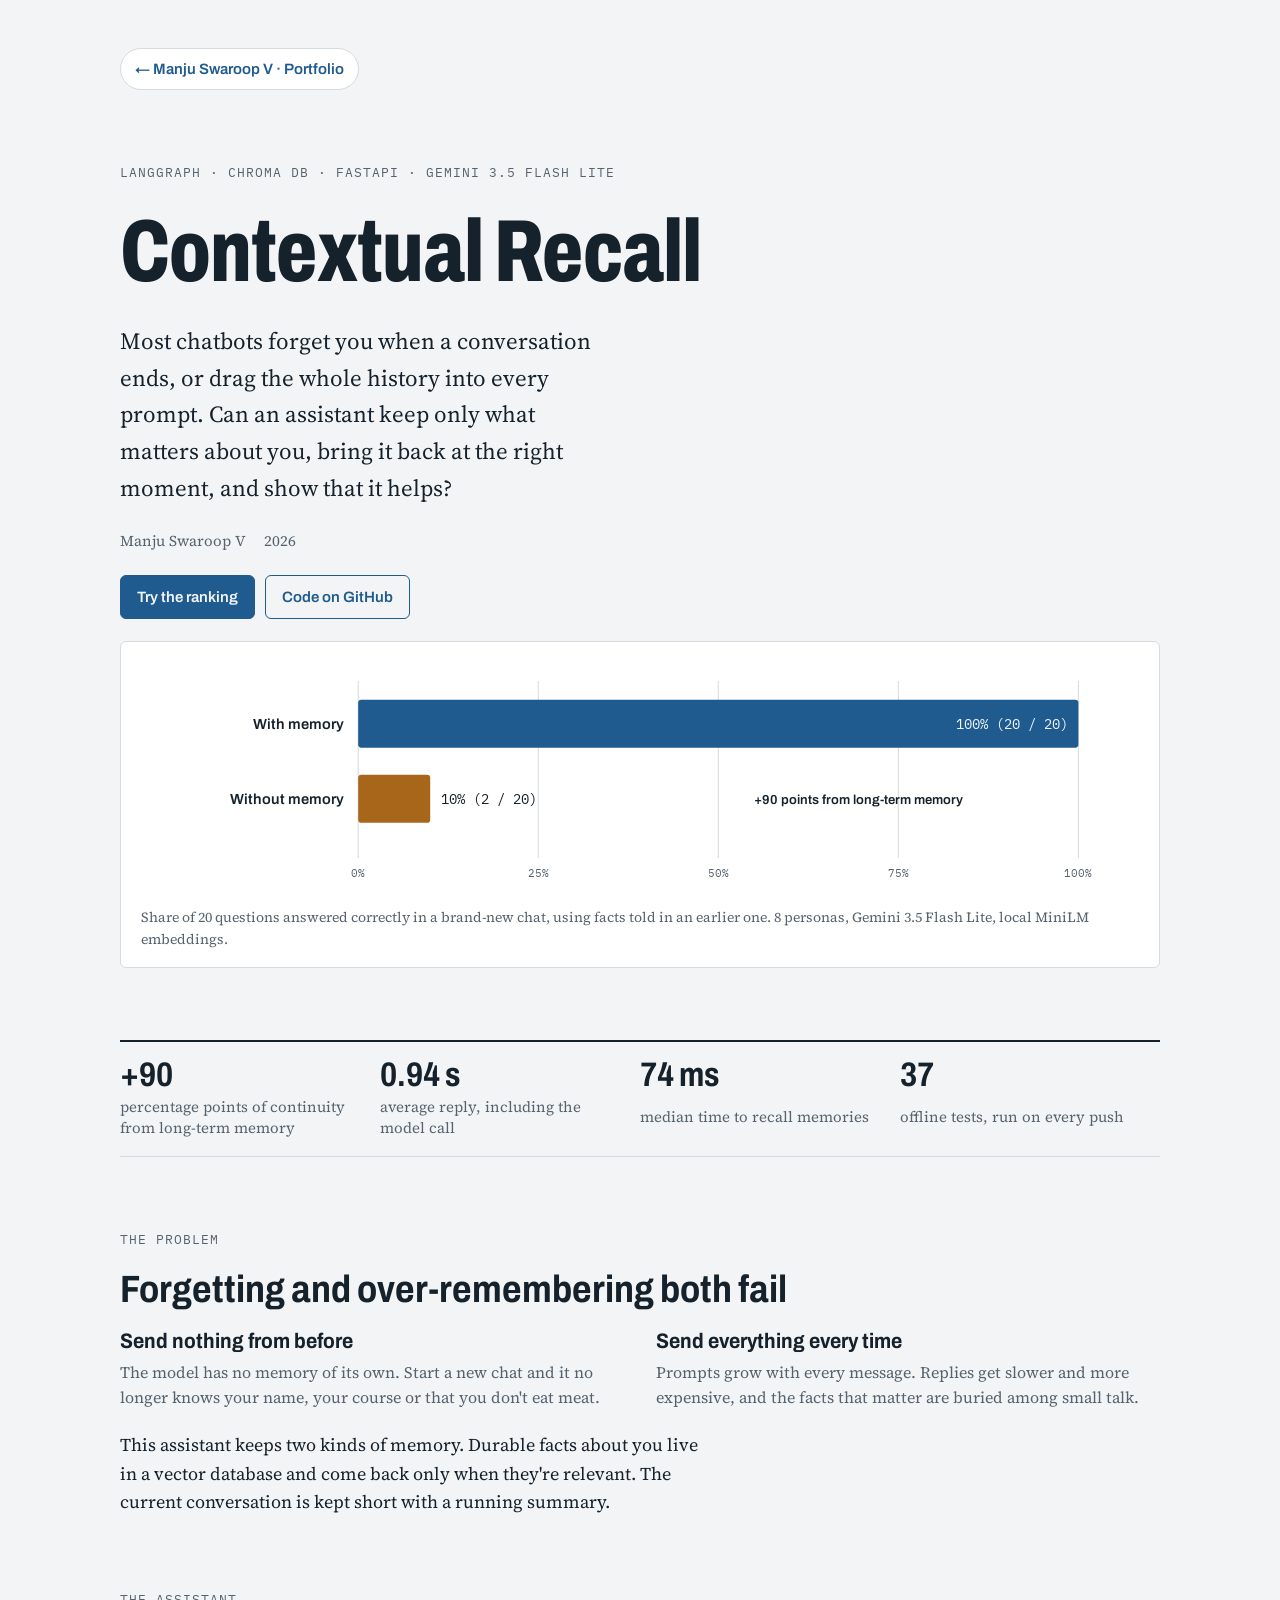
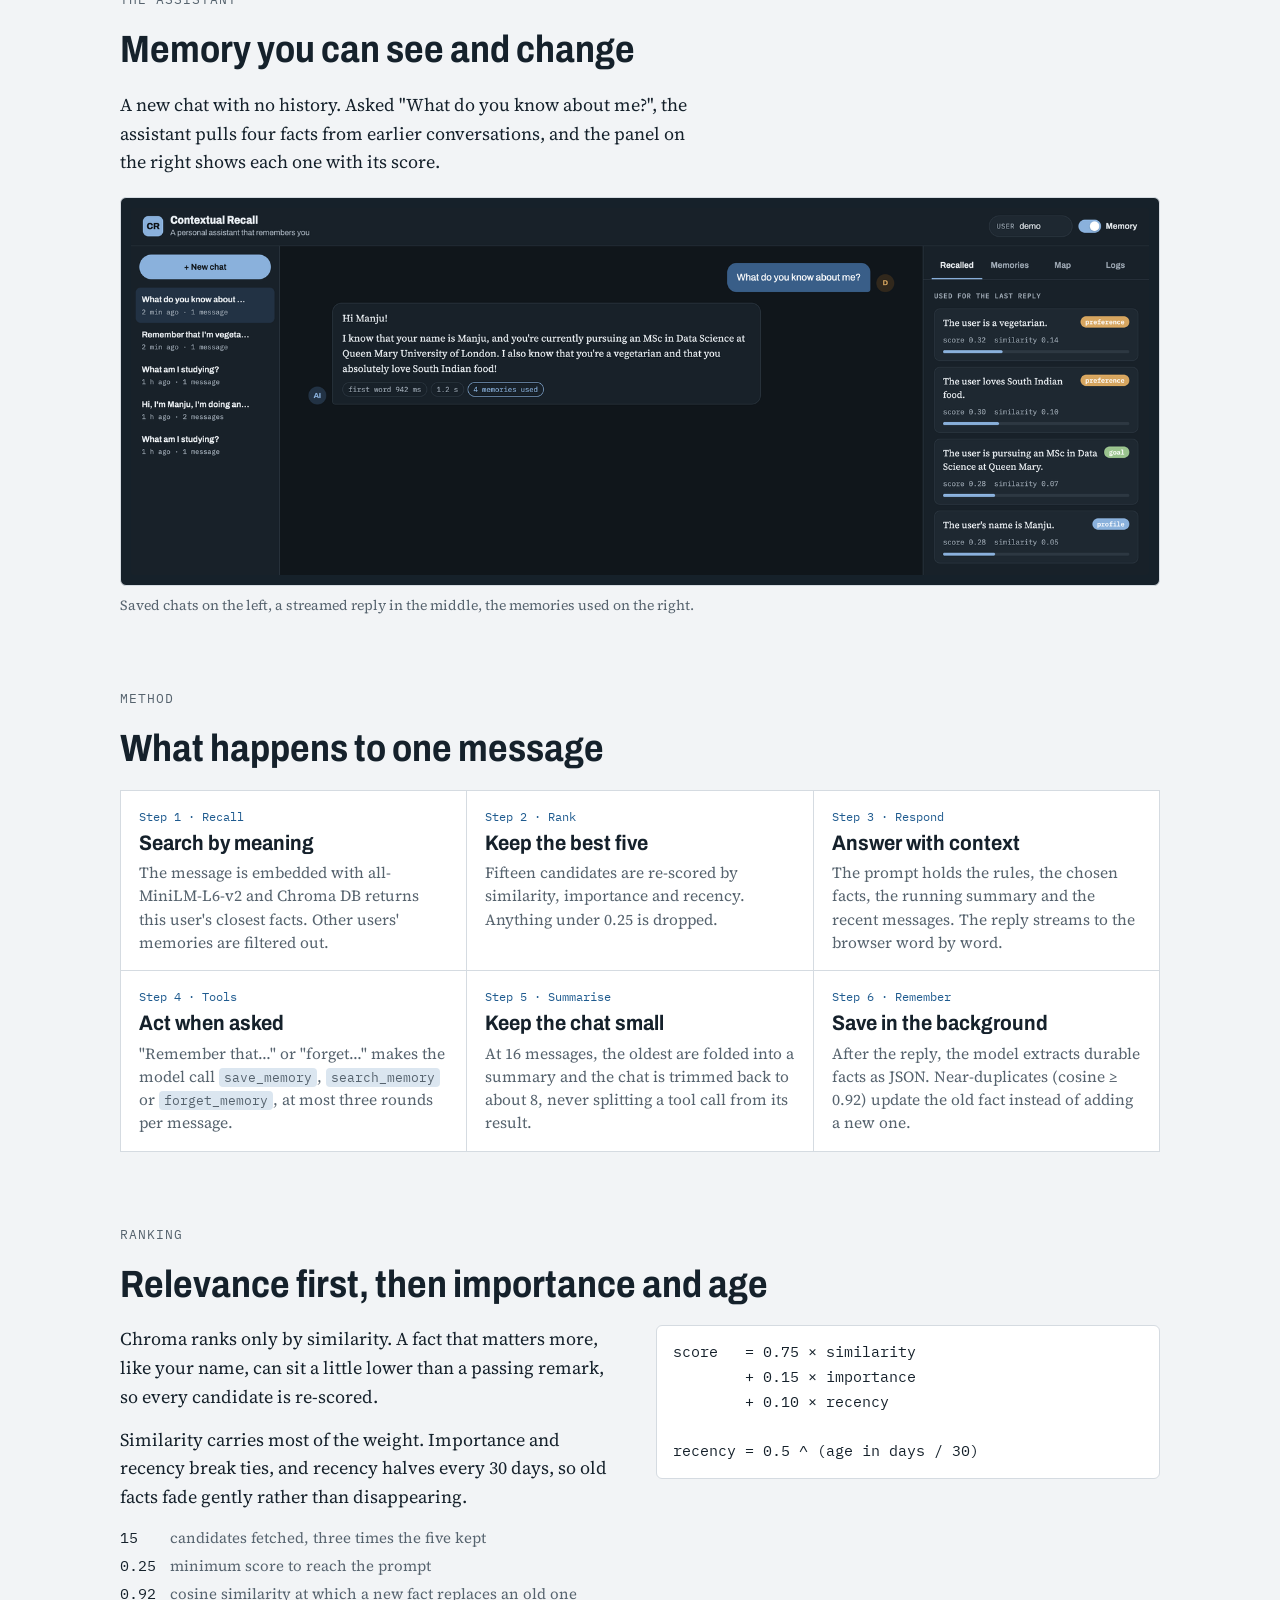
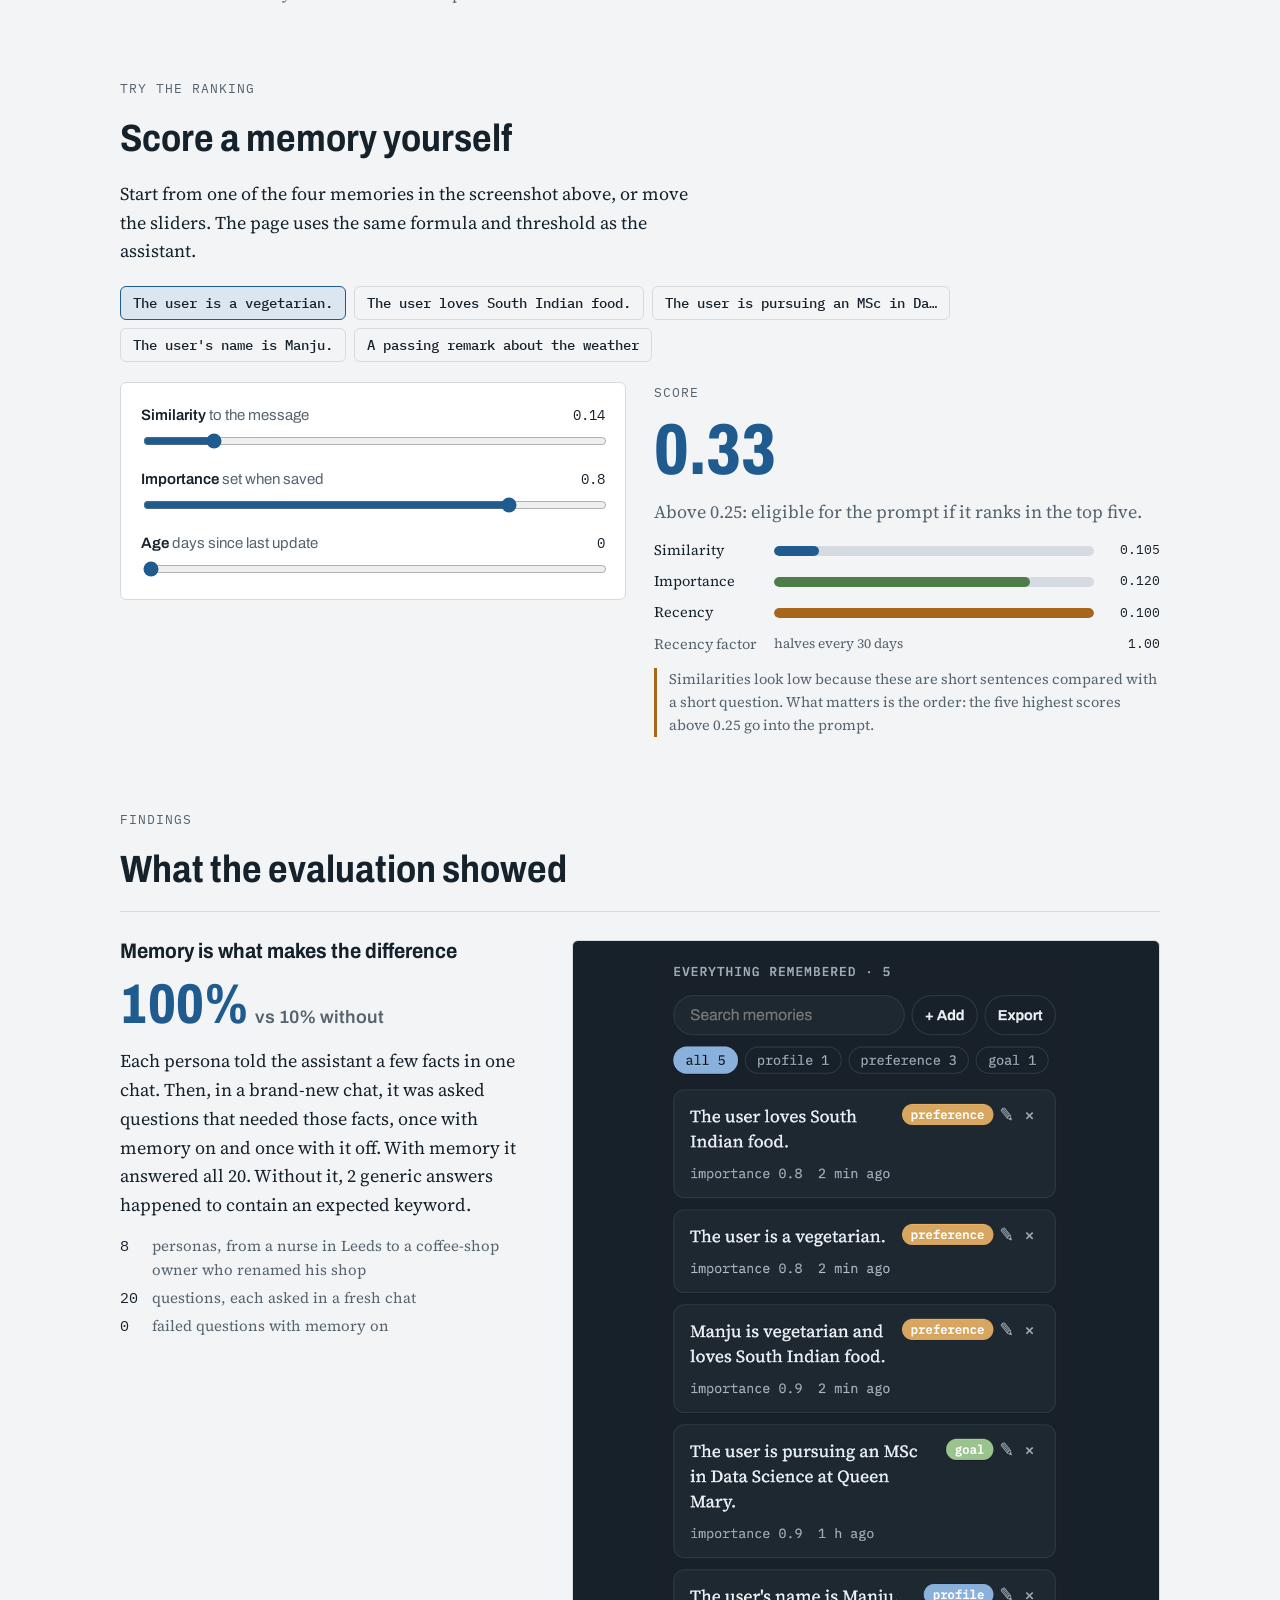
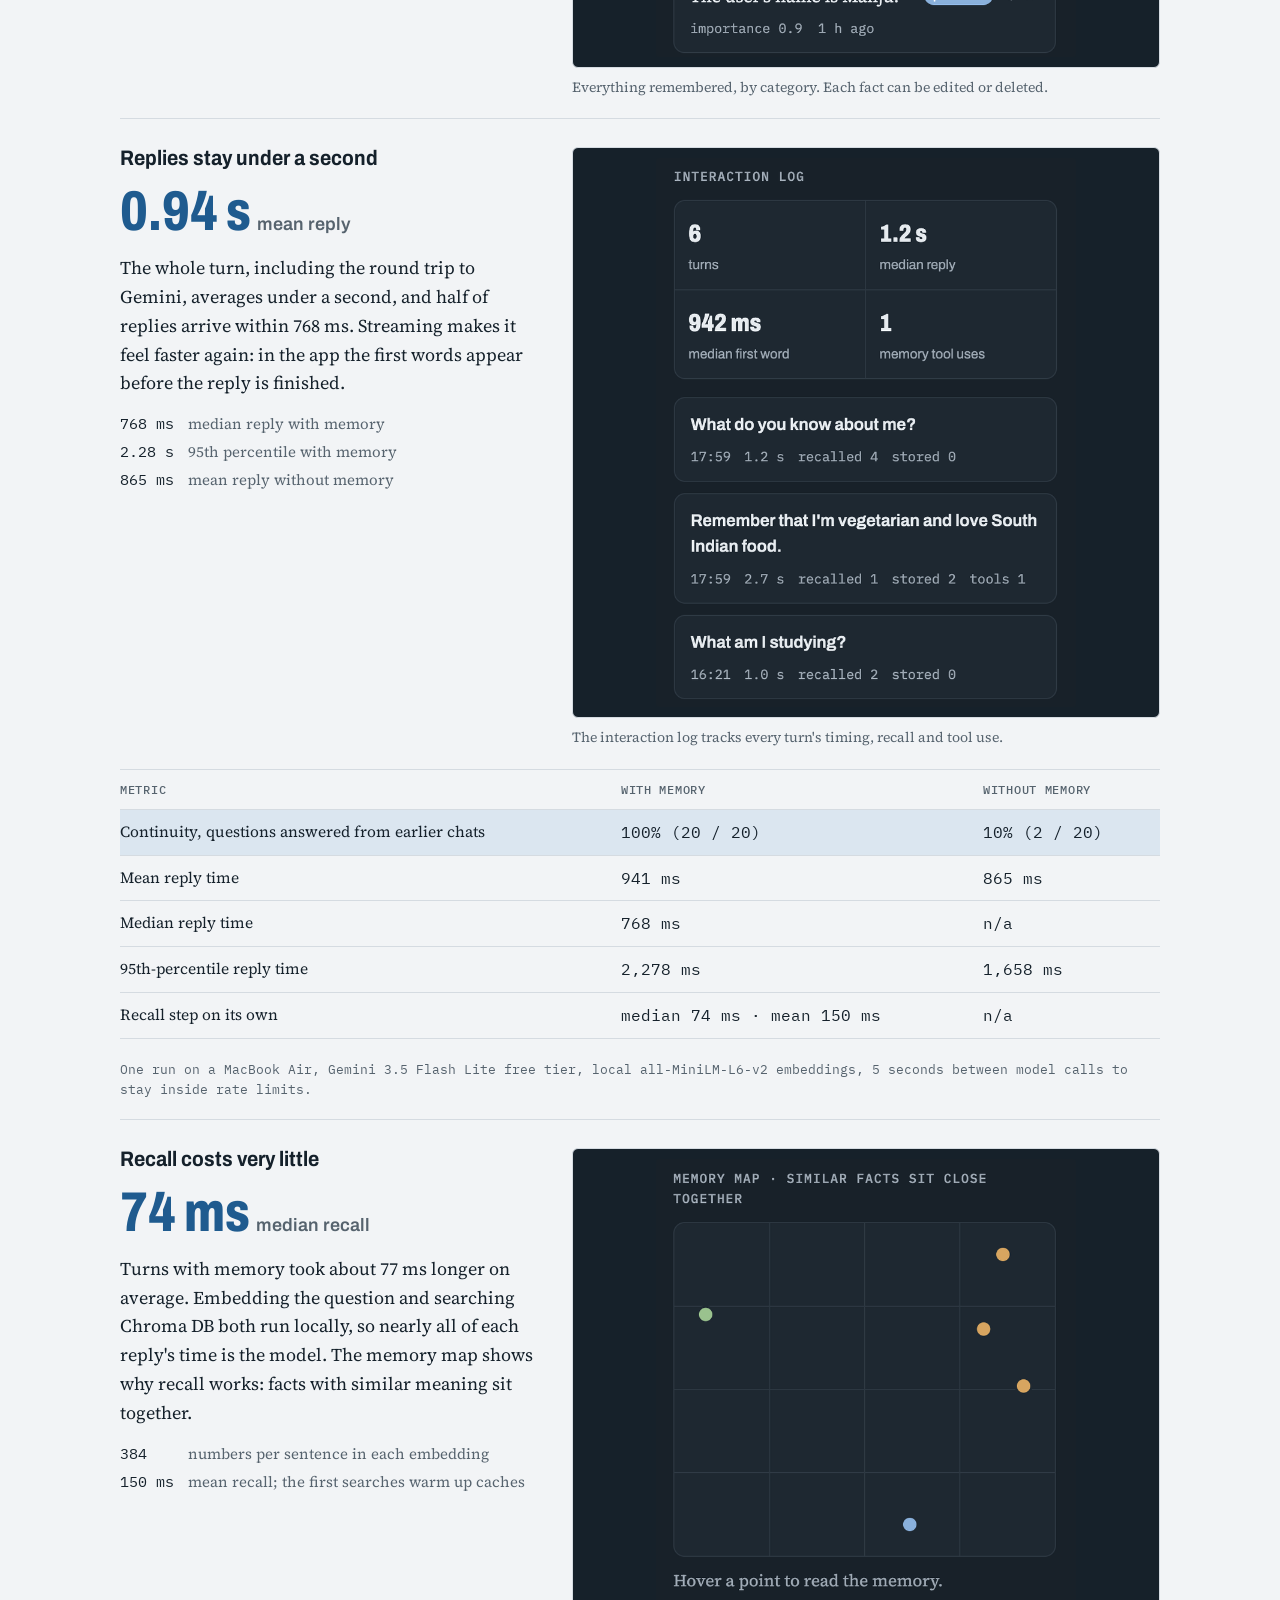
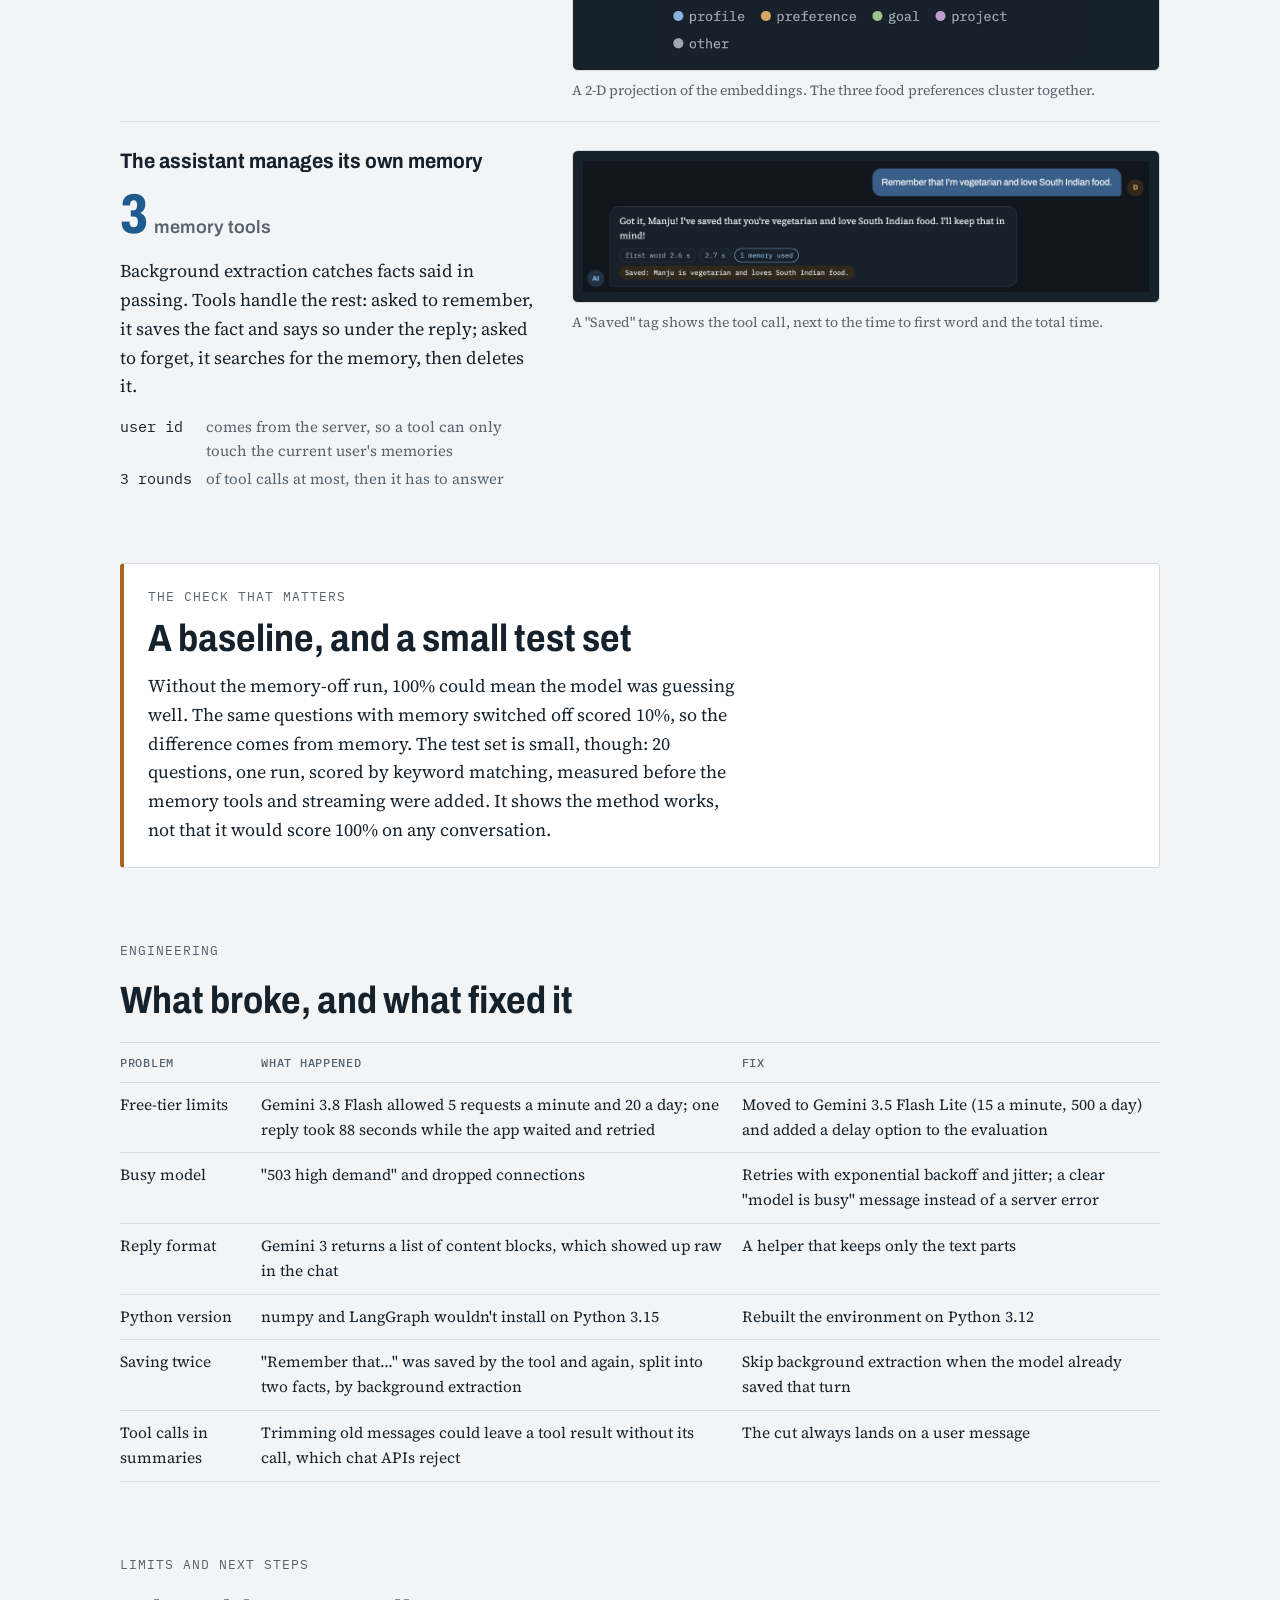
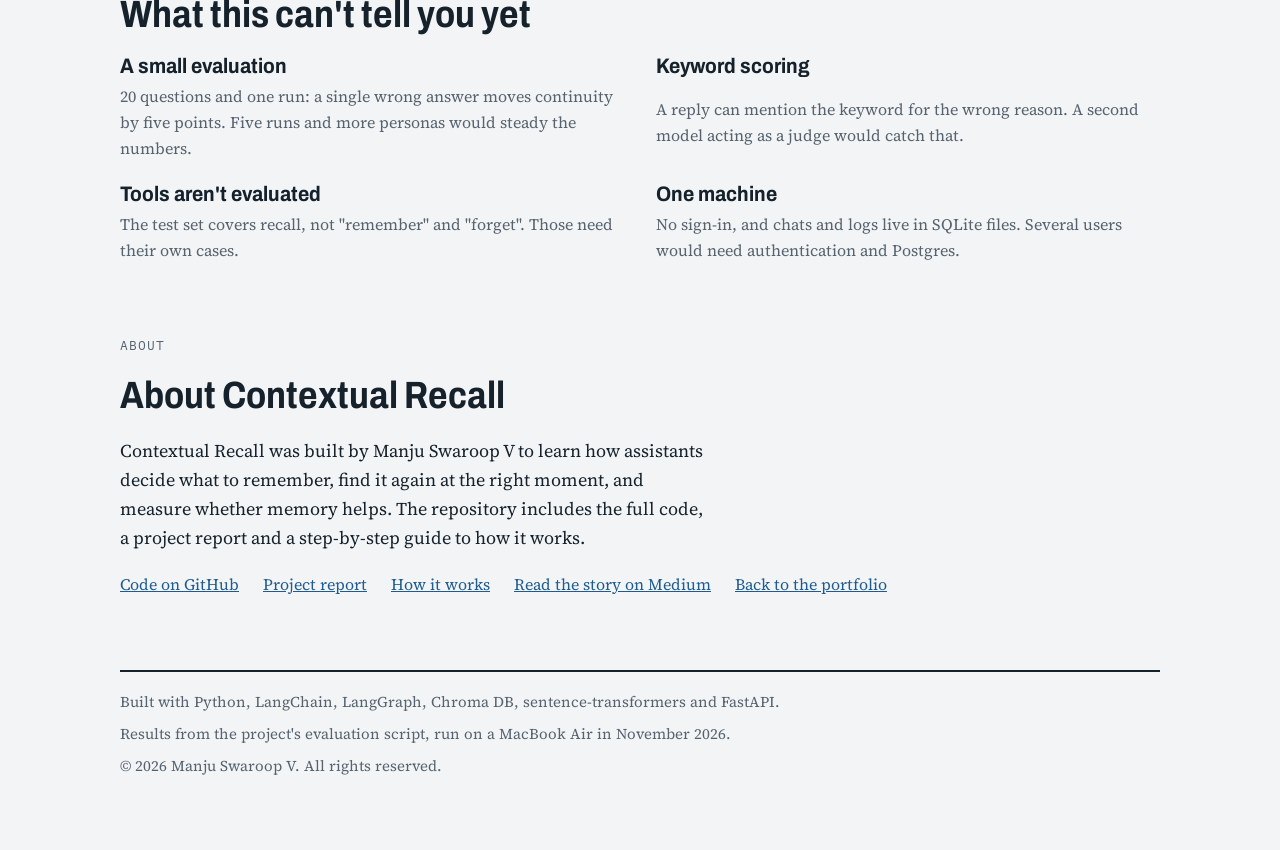
==== commit b3b0b50a: "Link the Contextual Recall story on Medium" ====
--- a/contextual-recall/index.html
+++ b/contextual-recall/index.html
@@ -378,6 +378,7 @@
     <a href="https://github.com/manjuv03/Personalized-AI-Assistant-with-Contextual-Recall" target="_blank" rel="noopener">Code on GitHub</a>
     <a href="https://github.com/manjuv03/Personalized-AI-Assistant-with-Contextual-Recall/blob/main/PROJECT_REPORT.md" target="_blank" rel="noopener">Project report</a>
     <a href="https://github.com/manjuv03/Personalized-AI-Assistant-with-Contextual-Recall/blob/main/HOW_IT_WORKS.md" target="_blank" rel="noopener">How it works</a>
+    <a href="https://medium.com/@manjuswaroop03/i-gave-my-ai-assistant-a-long-term-memory-without-it-it-answered-10-of-questions-with-it-100-48af933c834a" target="_blank" rel="noopener">Read the story on Medium</a>
     <a href="../">Back to the portfolio</a>
   </div>
 </section>
